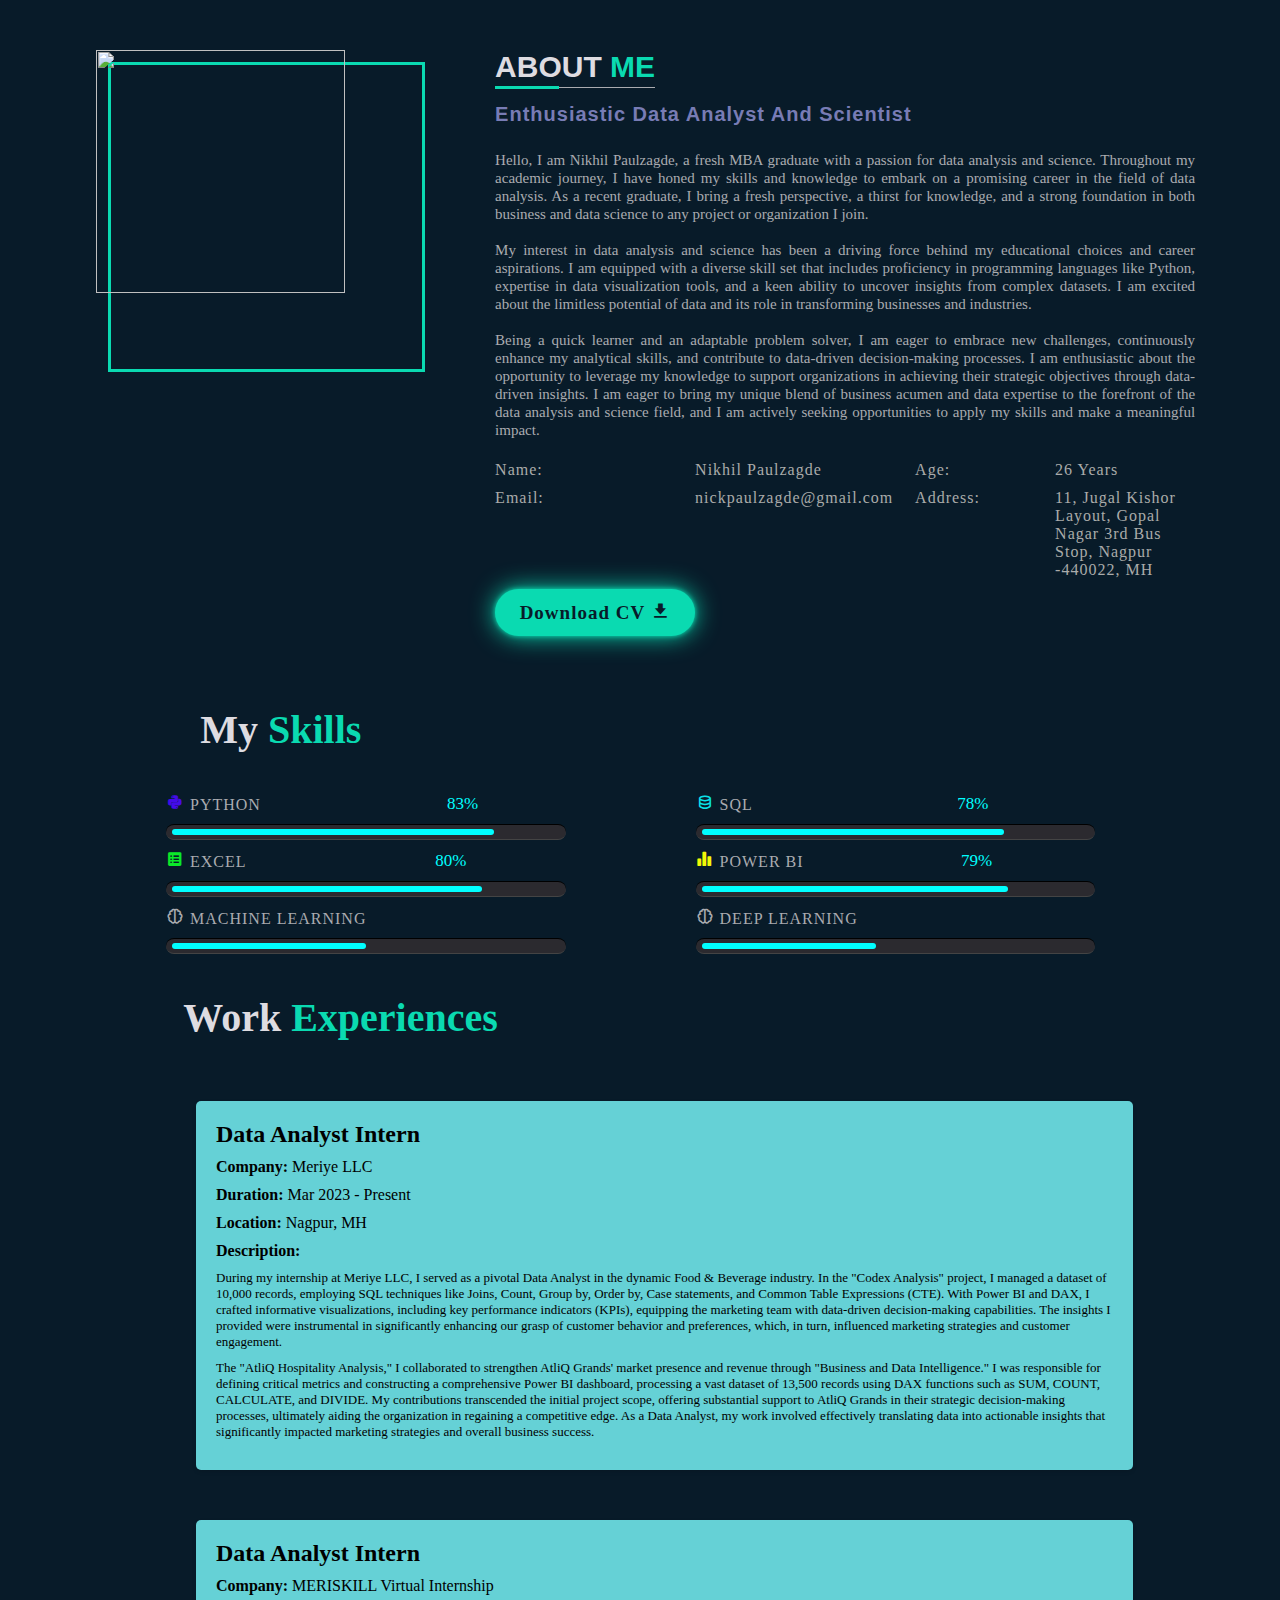
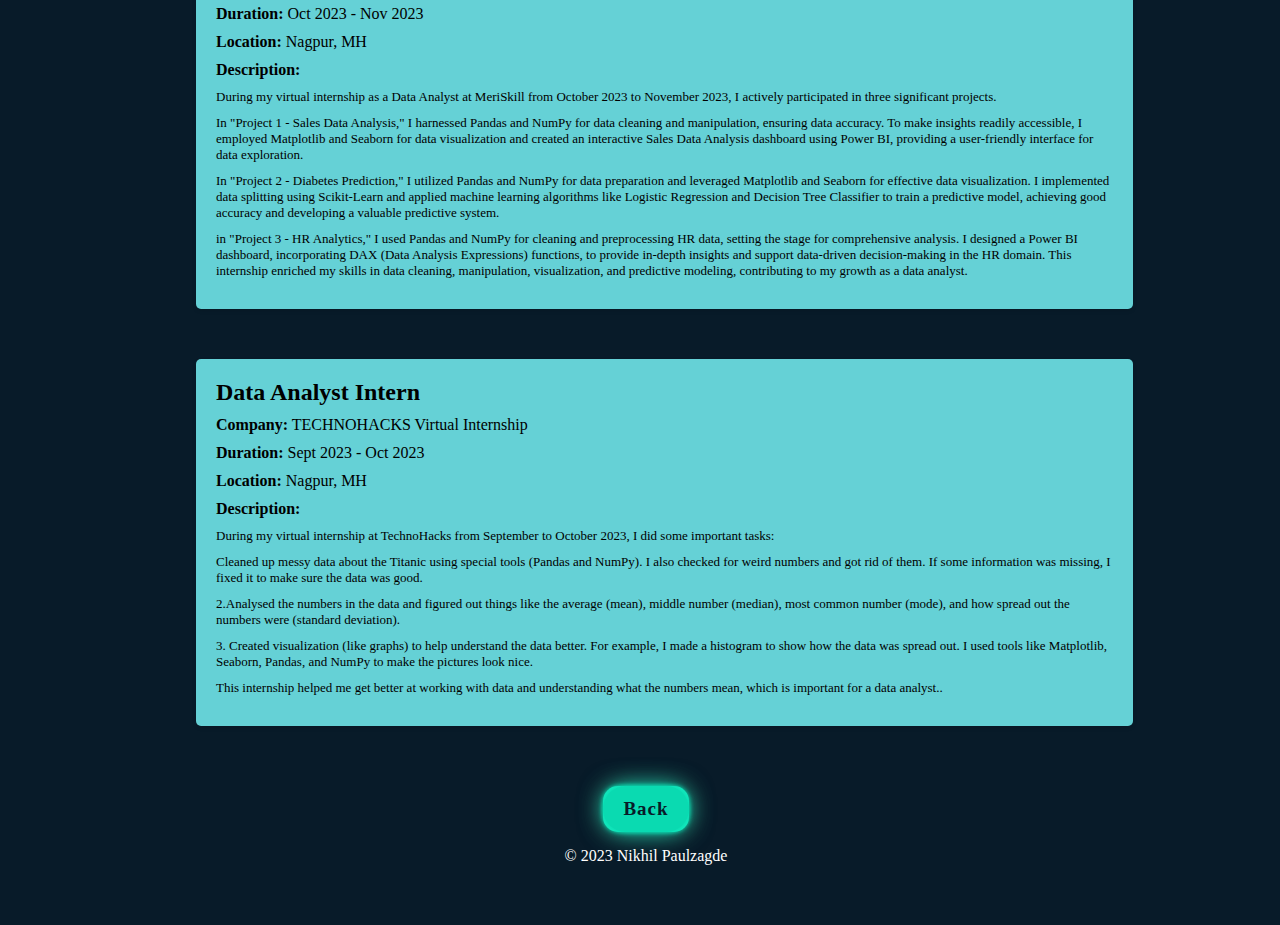
==== about.html @ de64b5f8 "Update about.html" ====
<!DOCTYPE html>
<html lang="en">

<head>
    <meta charset="UTF-8">
    <meta name="viewport" content="width=device-width, initial-scale=1.0">
    <link rel="stylesheet" type="text/css" href="asset/css/style.css">
    
    <link href='https://unpkg.com/boxicons@2.1.4/css/boxicons.min.css' rel='stylesheet'>
    <script src="https://unpkg.com/typed.js@2.0.16/dist/typed.umd.js"></script>
    <link rel="stylesheet" href="https://cdnjs.cloudflare.com/ajax/libs/font-awesome/6.1.1/css/font-awesome.min.css">
    <title>About</title>
</head>

<body>
    


    <div class="about_container">
        <div class="about_contents">

            <!-- Image Section Starts -->
            <section class="imageSection">
                <img src="asset/images/my_image.jpg" alt="">
            </section>
            <!-- Image Section Ends -->

            <!-- Info Section Starts -->
            <section class="infoSection">
                <h1>About <span>Me</span></h1>
                <h2> Enthusiastic Data Analyst and Scientist</h2>
                <p> Hello, I am Nikhil Paulzagde, a fresh MBA graduate with a passion for data analysis and science.
                    Throughout my academic journey, I have honed my skills and knowledge to embark on a promising career
                    in the field of data analysis. As a recent graduate, I bring a fresh perspective, a thirst for
                    knowledge, and a strong foundation in both business and data science to any project or organization
                    I join. </p>

                <p> My interest in data analysis and science has been a driving force behind my educational choices and
                    career aspirations. I am equipped with a diverse skill set that includes proficiency in programming
                    languages like Python, expertise in data visualization tools, and a keen ability to uncover insights
                    from complex datasets. I am excited about the limitless potential of data and its role in
                    transforming businesses and industries. <br> </p>

                <p>Being a quick learner and an adaptable problem solver, I am eager to embrace new challenges,
                    continuously enhance my analytical skills, and contribute to data-driven decision-making processes.
                    I am enthusiastic about the opportunity to leverage my knowledge to support organizations in
                    achieving their strategic objectives through data-driven insights.

                    I am eager to bring my unique blend of business acumen and data expertise to the forefront of the
                    data analysis and science field, and I am actively seeking opportunities to apply my skills and make
                    a meaningful impact.</p>

                <div class="personalInfo">
                    <div><span>Name:</span><span>Nikhil Paulzagde</span></div>
                    <div><span>Age:</span><span>26 Years</span></div>
                    <div><span>Email:</span><span>nickpaulzagde@gmail.com</span></div>
                    <div><span>Address:</span><span>11, Jugal Kishor Layout, Gopal Nagar 3rd Bus Stop, Nagpur -440022,
                            MH</span></div>

                    <div class="btn-group">


                        <a href="asset/cv.pdf" download class="btn-box"> Download CV
                            <i class="fa fa-download"></i><i class='bx bxs-download'></i>
                        </a>

                    </div>
                    <span class="home-imgHover"></span>
                </div>

            </section>
            

            <section class="skillSection">
                <h2 class="section-heading1">My <span>Skills</span>
                </h2>
                <br>
                <div class="skill">

                   <div class="subject"><i class='bx bxl-python' style='color:#440be8'></i> Python</div>
                    <div class="progress_bar">
                        <div class="progress_line" value="83%" style="max-width: 83%">
                        </div>
                    </div>
                </div>
                <div class="skill">
                    <div class="subject"><i class='bx bx-data' style='color:#0be1e8'></i> SQL</div>
                    <div class="progress_bar">
                        <div class="progress_line" value="78%" style="max-width: 78%">
                        </div>
                    </div>
                </div>
                <div class="skill">
                    <div class="subject"><i class='bx bxs-spreadsheet' style='color:#0be829'></i> Excel</div>
                    <div class="progress_bar">
                        <div class="progress_line" value="80%" style="max-width: 80%">
                        </div>
                    </div>
                </div>
                <div class="skill">
                    <div class="subject"><i class='bx bxs-bar-chart-alt-2' style='color:#f2f707'></i> Power Bi</div>
                    <div class="progress_bar">
                        <div class="progress_line" value="79%" style="max-width: 79%">
                        </div>
                    </div>
                </div>
                <div class="skill">
                    <div class="subject"><i class='bx bx-brain'></i> Machine Learning</div>
                    <div class="progress_bar">
                        <div class="progress_line" value="" style="max-width: 50%">
                        </div>
                    </div>
                </div>
                <div class="skill">
                    <div class="subject"> <i class='bx bx-brain'></i> Deep Learning</div>
                    <div class="progress_bar">
                        <div class="progress_line" value="" style="max-width: 45%">
                        </div>
                    </div>
                </div>





            </section>

            
                <h2 class="section-heading">Work <span>Experiences</span>
                </h2>
                <br>
                

            <section class="expsect" >
                
                    <div class="experience-container">
                        <div class="experience">
                            <h2>Data Analyst Intern</h2>
                            <p ><strong>Company:</strong> Meriye LLC</p>
                            <p><strong>Duration:</strong> Mar 2023 - Present</p>
                            <p><strong>Location:</strong> Nagpur, MH</p>
                            <p ><strong>Description:</strong> <p style="font-size:13px">During my internship at Meriye LLC, I served as a pivotal Data Analyst in the dynamic Food & Beverage industry. In the "Codex Analysis" project, I  managed a dataset of 10,000 records, employing SQL techniques like Joins, Count, Group by, Order by, Case statements, and Common Table Expressions (CTE). With Power BI and DAX, I crafted informative visualizations, including key performance indicators (KPIs), equipping the marketing team with data-driven decision-making capabilities. The insights I provided were instrumental in significantly enhancing our grasp of customer behavior and preferences, which, in turn, influenced marketing strategies and customer engagement.</p>

                                <p style="font-size:13px"> The "AtliQ Hospitality Analysis," I collaborated to strengthen AtliQ Grands' market presence and revenue through "Business and Data Intelligence." I was responsible for defining critical metrics and constructing a comprehensive Power BI dashboard, processing a vast dataset of 13,500 records using DAX functions such as SUM, COUNT, CALCULATE, and DIVIDE. My contributions transcended the initial project scope, offering substantial support to AtliQ Grands in their strategic decision-making processes, ultimately aiding the organization in regaining a competitive edge. As a Data Analyst, my work involved effectively translating data into actionable insights that significantly impacted marketing strategies and overall business success.</p>
                        </div>
                        <!-- Repeat the above code for each of your job experiences -->
                        <div class="experience">
                            <h2>Data Analyst Intern</h2>
                            <p><strong>Company:</strong> MERISKILL Virtual Internship</p>
                            <p><strong>Duration:</strong> Oct 2023 - Nov 2023</p>
                            <p><strong>Location:</strong> Nagpur, MH</p>
                            <p><strong>Description:</strong><p style="font-size:13px">During my virtual internship as a Data Analyst at MeriSkill from October 2023 to November 2023, I actively participated in three significant projects.</p>

                                <p style="font-size:13px">In "Project 1 - Sales Data Analysis," I harnessed Pandas and NumPy for data cleaning and manipulation, ensuring data accuracy. To make insights readily accessible, I employed Matplotlib and Seaborn for data visualization and created an interactive Sales Data Analysis dashboard using Power BI, providing a user-friendly interface for data exploration.</p>
                                
                               <p style="font-size:13px"> In "Project 2 - Diabetes Prediction," I utilized Pandas and NumPy for data preparation and leveraged Matplotlib and Seaborn for effective data visualization. I implemented data splitting using Scikit-Learn and applied machine learning algorithms like Logistic Regression and Decision Tree Classifier to train a predictive model, achieving good accuracy and developing a valuable predictive system.</p>
                                
                                <p style="font-size:13px"> in "Project 3 - HR Analytics," I used Pandas and NumPy for cleaning and preprocessing HR data, setting the stage for comprehensive analysis. I designed a Power BI dashboard, incorporating DAX (Data Analysis Expressions) functions, to provide in-depth insights and support data-driven decision-making in the HR domain. This internship enriched my skills in data cleaning, manipulation, visualization, and predictive modeling, contributing to my growth as a data analyst.</p>
                        </div>

                        <div class="experience">
                            <h2>Data Analyst Intern</h2>
                            <p><strong>Company:</strong> TECHNOHACKS Virtual Internship</p>
                            <p><strong>Duration:</strong> Sept 2023 - Oct 2023</p>
                            <p><strong>Location:</strong> Nagpur, MH</p>
                            <p><strong>Description:</strong> <p style="font-size:13px">During my virtual internship at TechnoHacks from September to October 2023, I did some important tasks:</p>

                                <p style="font-size:13px"> Cleaned up messy data about the Titanic using special tools (Pandas and NumPy). I also checked for weird numbers and got rid of them. If some information was missing, I fixed it to make sure the data was good.</p>
                                
                                <p style="font-size:13px">2.Analysed the numbers in the data and figured out things like the average (mean), middle number (median), most common number (mode), and how spread out the numbers were (standard deviation).</p>
                                                                
                                <p style="font-size:13px">3. Created visualization (like graphs) to help understand the data better. For example, I made a histogram to show how the data was spread out. I used tools like Matplotlib, Seaborn, Pandas, and NumPy to make the pictures look nice.</p>
                                
                                <p style="font-size:13px"> This internship helped me get better at working with data and understanding what the numbers mean, which is important for a data analyst..</p>
                        </div>
                        <!-- Repeat the above code for each of your job experiences -->
                       
                    </div>

            </section>


        </div>
        
       
        <footer>
            <div class="button">
                <a  href='index.html' class="btn-box" type="button">Back</a>
              </div>

            <p>&copy; 2023 Nikhil Paulzagde</p>
        </footer>
        
    </div>
    
    
</body>

</html>
---- asset/css/style.css ----
*{
    margin: 0;
    padding: 0;
    box-sizing: border-box;
}

body {
	min-height:100vh;
    width: 15%;
    display: flex;
    align-items: center;
    justify-content: center;
    background-color: #081b29;
}
.about_container{
    align-items:center;
    width: 10%;
    padding: 50px 8%;
    
    

}
.imageSection{
    grid-area: imageSect;
    
}
.infoSection{
    grid-area: infoSect;
    width: 700px;
}
.skillSection{
    grid-area: skillSect;
	padding-left:70px;
}

.about_container .about_contents{
    display: grid;
    grid-template-columns: 2fr 5fr;
    grid-gap :10px;
    grid-template-areas: 'imageSect infoSect'
                        'skillSect skillSect';

}
.about_contents .imageSection {
    position: relative;
    min-width: 300px;
    height: 380px;
}
.imageSection img {
    width: 80%;
    height: 80%;
    object-fit: cover;
    position: relative;
    z-index: 2;
}

.about_contents .imageSection::after{
    position: absolute;
    content: '';
    width: 80%;
    height: 80%;
    outline: 3px solid  rgb(10, 218, 177);
    top: 15px;
    left: 15px;
    z-index: 1;
}
.infoSection h1{
    color: #dedce1;
    font-size: 30px;
    font-family:  Helvetica;
    text-transform: uppercase;
    display: inline-block;
    margin-bottom: 5px;
    position: relative;
}

.infoSection span{
    color: rgb(10, 218, 177);
}

.infoSection h1::before {
    content: '';
    position: absolute;
    width: 100%;
    height: 1px;
    top: 110%;
    left: 0;
    background-color: #aaabb0;

}

.infoSection h1::after{
    content: '';
    position: absolute;
    width: 40%;
    height: 3px;
    top: calc(110% - 1px);
    left: 0px;
    background-color: rgb(10, 218, 177);
}
.infoSection h2{
    font-family:  Helvetica;
    font-size: 20px;
    font-weight: 600;
    color: #787cb5;
    padding: 14px 0px 15px;
    text-transform: capitalize;
    letter-spacing: 1px;

}
.infoSection p{
    color: #aaabb0;
    font-size: 15px;
    line-height: 1.2;
    text-align: justify;
    padding-bottom: 8px;
}
.personalInfo{
    display: grid;
    grid-template-columns: 1fr 1fr;
    grid-gap: 10px 20px ;
    margin-top: 14px;
    padding-bottom: 10px;
   
}

.personalInfo div {
    display: grid;
    grid-template-columns: 1fr 1fr;
}
.personalInfo div span{
    color: #aaabaa;
    letter-spacing: 1px ;
    /* margin-right: 6px; */
}
.btn-group {
    /* margin: 30px ; */
    margin-bottom: 50px;
	width:400px;
}

.btn.active {
    border-color: rgb(10, 218, 177);
}

.btn-box {
    display: inline-block;
    padding: 12px 20px ;
    background: rgb(10, 218, 177);
    border-radius: 40px;
    font-size: 19px;
    color: #081b29;
    letter-spacing: 1px;
    text-decoration:  none;
    font-weight: 600;
    text-align: center;

    
    box-shadow: 0 0 5px rgb(10, 218, 177),
        0 0 25px rgb(10, 218, 177);

}

.btn-box:hover {
    box-shadow: 0 0 5px rgb(10, 218, 177),
        0 0 25px rgb(10, 218, 177), 0 0 50px rgb(10, 218, 177),
        0 0 100px rgb(10, 218, 177), 0 0 200px rgb(10, 218, 177);
} 

.skillSection{
    display: grid;
    grid-template-columns: 1fr 1fr;
    grid-gap: 10px 30px;
    width:auto;
}

.skillSection .subject{
    font-size: 16px;
    font-weight: thin;
    color: #aaabb0;
    padding-bottom: 10px;
    text-transform: uppercase;
    letter-spacing: 1px;
    font-family: 'Times New Roman' ;
    
}

.skillSection .subject i{
    font-size: 18px;
}
.section-heading {
    text-align: center;
    font-size: 40px;
    width: 100%;
    margin-left: 50px;
    color:#dedce1 ;
	margin-bottom:50px;
	margin-top:30px;
}
.section-heading span{
    color: rgb(10, 218, 177);
}

.section-heading1 {
    text-align: center;
    font-size: 40px;
    width: 100%;
    color:#dedce1 ;
    margin-bottom: 30px;

}

.skillSection h2{
	padding-right:270px;
}
.section-heading1 span{
    color: rgb(10, 218, 177);
}

.progress_bar{
    width: 80%;
    height: 16px;
    background-color: #2b2a2f;
    padding: 4px 6px;
    border-top: 1px solid #000;
    border-bottom: 1px solid #444;
    border-radius: 15px;
}

.progress_line {
    position: relative;
    width: 100%;
    height: 100%;
    background-color:  aqua;
    box-shadow: -1px -1px 2px #2222
                1px 1px 2px #111111;
    border-radius: 15px
}

.progress_line::after{
    position: absolute ;
    text-align: end;
    content: attr(value);
    top: -35px;
    right: 0px;
    transform: translateX(-50%);
    color: aqua;
    font-size: 17px;
}





.experience-container {
    align-items: center;
    align-content: center;
    display: flex;
    flex-direction: column;
    width: 300%; 
	height:auto;
    padding-left: 100px;
    padding-right: 130px; 
    margin-top: 0;
	
    
}

.experience {
    background-color: #fff;
    padding:  20px 20px;
    border-radius: 5px;
    margin-bottom: 50px;
    box-shadow: 0 2px 4px rgba(0, 0, 0, 0.1);
    transition: transform 0.3s ease-in-out;
    height: 20%; /* Adjust the height as needed */
    width: 100%;
    border-color: rgb(101, 209, 214);
    background: rgb(101, 209, 214);

}
.experience:hover {
    transform: scale(1.1);
}
@keyframes fadeIn {
    0% {
        opacity: 0;
        transform: translateY(20px);
    }
    100% {
        opacity: 1;
        transform: translateY(0);
    }
}
h2 {
    font-size: 24px;
}
p {
    margin: 10px 0;
}
strong {
    font-weight: bold;
}
footer {
    color: #fff;
    text-align: center;
    padding: 10px;
	width:300px;
	margin-left:400px;
	padding-bottom:0;
}
/* Basic button styles */
.button {
    display: inline-block;
        /* padding: 5px 5px; */
        background: rgb(25, 238, 195);
        border-radius: 15px;
        font-size: 14px;
        color: #081b29;
        letter-spacing: 2px;
        text-decoration: none;
        font-weight: 600;
        box-shadow: 0 0 5px rgb(10, 218, 177),
            0 0 25px rgb(64, 69, 68);
        margin-bottom: 5px;
        border-color: #57eea7;
  }
  
  /* Button hover effect */
  button:hover {
    background-color: #0077b6; /* New background color on hover */
  }
  
  /* Button active (when clicked) effect */
  button:active {
    background-color: #005a8a; /* New background color when clicked */
  }
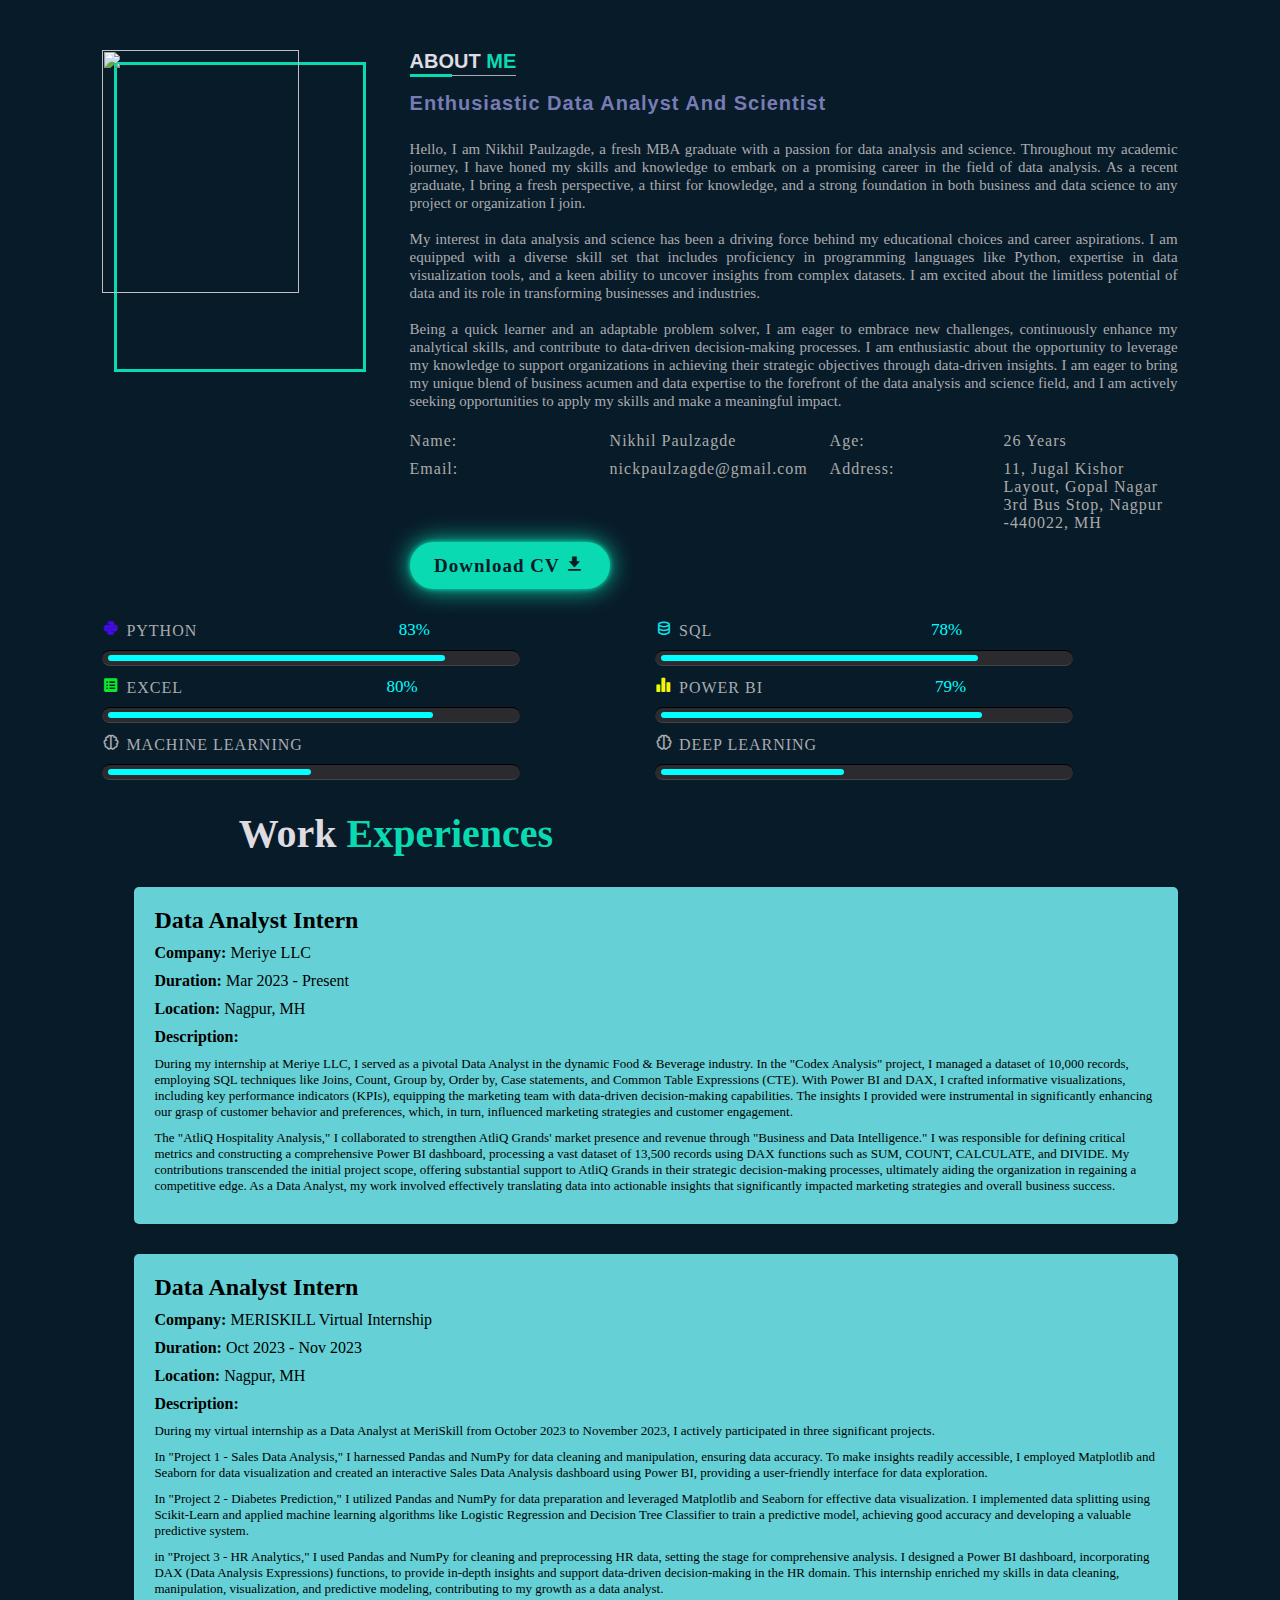
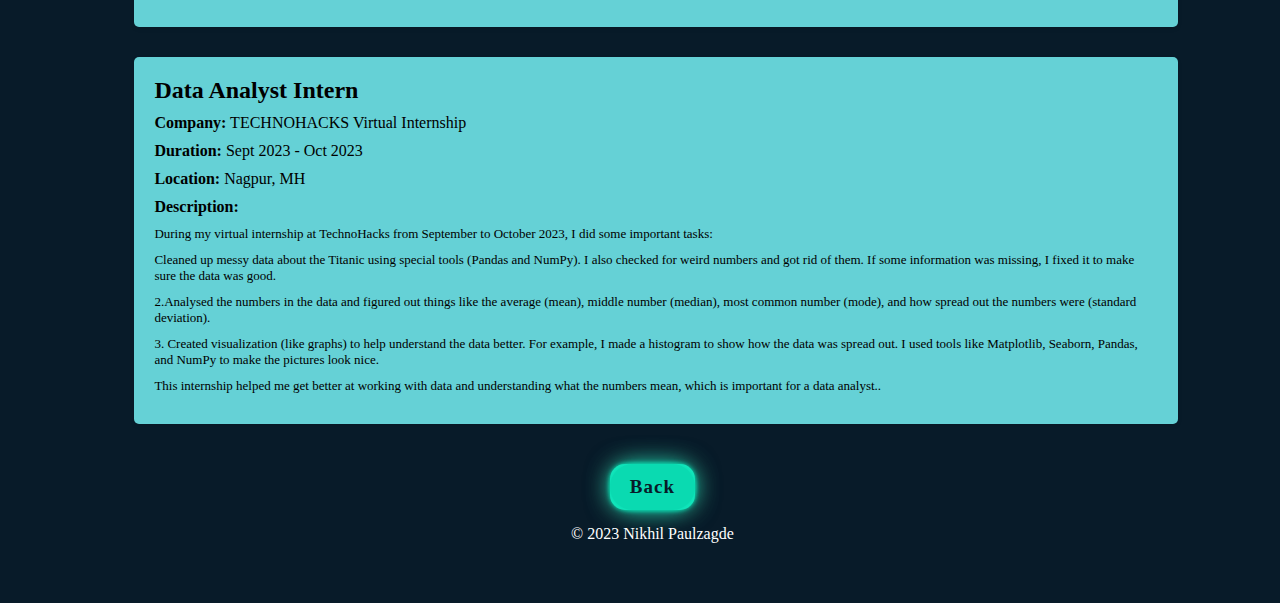
==== commit 4bdf44c5: "Update about.html" ====
--- a/about.html
+++ b/about.html
@@ -16,8 +16,8 @@
     
 
 
-    <div class="about_container">
-        <div class="about_contents">
+<div class="about_container">
+    <div class="about_contents">
 
             <!-- Image Section Starts -->
             <section class="imageSection">
@@ -57,24 +57,22 @@
                     <div><span>Address:</span><span>11, Jugal Kishor Layout, Gopal Nagar 3rd Bus Stop, Nagpur -440022,
                             MH</span></div>
 
-                    <div class="btn-group">
+                <div class="btn-group">
 
 
-                        <a href="asset/cv.pdf" download class="btn-box"> Download CV
+                     <a href="asset/resume.pdf" download class="btn-box"> Download CV
                             <i class="fa fa-download"></i><i class='bx bxs-download'></i>
-                        </a>
+                    </a>
 
-                    </div>
+                </div>
                     <span class="home-imgHover"></span>
-                </div>
+            </div>
 
             </section>
             
 
             <section class="skillSection">
-                <h2 class="section-heading1">My <span>Skills</span>
-                </h2>
-                <br>
+                
                 <div class="skill">
 
                    <div class="subject"><i class='bx bxl-python' style='color:#440be8'></i> Python</div>
@@ -126,14 +124,15 @@
             </section>
 
             
-                <h2 class="section-heading">Work <span>Experiences</span>
-                </h2>
-                <br>
+                
                 
 
             <section class="expsect" >
                 
                     <div class="experience-container">
+					<h2 class="section-heading">Work <span>Experiences</span>
+                </h2>
+                
                         <div class="experience">
                             <h2>Data Analyst Intern</h2>
                             <p ><strong>Company:</strong> Meriye LLC</p>
--- a/asset/css/style.css
+++ b/asset/css/style.css
@@ -6,7 +6,7 @@
 
 body {
 	min-height:100vh;
-    width: 15%;
+    width: 100%;
     display: flex;
     align-items: center;
     justify-content: center;
@@ -14,7 +14,7 @@
 }
 .about_container{
     align-items:center;
-    width: 10%;
+    width: 100%;
     padding: 50px 8%;
     
     
@@ -22,21 +22,27 @@
 }
 .imageSection{
     grid-area: imageSect;
+	
+	
     
 }
 .infoSection{
     grid-area: infoSect;
-    width: 700px;
+	
+    
 }
 .skillSection{
     grid-area: skillSect;
-	padding-left:70px;
-}
+	
+
+	
+}
+
 
 .about_container .about_contents{
     display: grid;
     grid-template-columns: 2fr 5fr;
-    grid-gap :10px;
+    grid-gap :0	px;
     grid-template-areas: 'imageSect infoSect'
                         'skillSect skillSect';
 
@@ -66,7 +72,7 @@
 }
 .infoSection h1{
     color: #dedce1;
-    font-size: 30px;
+    font-size: 20px;
     font-family:  Helvetica;
     text-transform: uppercase;
     display: inline-block;
@@ -135,7 +141,7 @@
 }
 .btn-group {
     /* margin: 30px ; */
-    margin-bottom: 50px;
+    margin-bottom: 20px;
 	width:400px;
 }
 
@@ -171,7 +177,6 @@
     display: grid;
     grid-template-columns: 1fr 1fr;
     grid-gap: 10px 30px;
-    width:auto;
 }
 
 .skillSection .subject{
@@ -189,12 +194,11 @@
     font-size: 18px;
 }
 .section-heading {
-    text-align: center;
+    text-align: left;
     font-size: 40px;
-    width: 100%;
-    margin-left: 50px;
+    width: 80%;
     color:#dedce1 ;
-	margin-bottom:50px;
+	margin-bottom:30px;
 	margin-top:30px;
 }
 .section-heading span{
@@ -257,10 +261,10 @@
     align-content: center;
     display: flex;
     flex-direction: column;
-    width: 300%; 
+    width: 350%; 
 	height:auto;
-    padding-left: 100px;
-    padding-right: 130px; 
+    padding-left:2rem;
+   
     margin-top: 0;
 	
     
@@ -270,7 +274,7 @@
     background-color: #fff;
     padding:  20px 20px;
     border-radius: 5px;
-    margin-bottom: 50px;
+    margin-bottom: 30px;
     box-shadow: 0 2px 4px rgba(0, 0, 0, 0.1);
     transition: transform 0.3s ease-in-out;
     height: 20%; /* Adjust the height as needed */
@@ -335,4 +339,80 @@
   button:active {
     background-color: #005a8a; /* New background color when clicked */
   }
-  +
+/* Your existing CSS code */
+
+/* Media query for screens with a maximum width of 768px (typical for mobile devices) */
+@media (max-width: 768px) {
+    body {
+        padding: 20px;
+		margin-right:1000px;
+		max-width:500px;
+		width:10%;
+		
+    }
+	.expsect {
+	grid-area:expsect;
+
+	}
+
+    .about_container .about_contents {
+        padding: 20px;
+		grid-template-areas:'imageSect''skillSect''skillSect''infoSect' 'expsect' ;
+		min-width:auto;
+		max-width:400px;	
+    }
+
+    
+
+    .imageSection {
+		position:relative;
+        width: 80%;
+		height:100%;
+        min-width: 300px;
+		max-width:auto;
+		margin-left:60px;
+
+			
+			
+		
+    }
+
+    .infoSection {
+        width: 100%;
+		min-width:auto;
+		max-width:auto;
+		margin-left:60px;
+		padding-right:2rem;
+    }
+
+    .skillSection {
+        width: 100%;
+		margin-left:60px;
+		margin-bottom:20px;
+
+    }
+	.expsect{
+		padding-right:575px;
+		margin-right:30px;
+
+	}
+	
+	.expsect .experience{
+	
+		min-width:200px;
+		max-width:800px;
+		
+	}
+	footer {
+		margin-right:60px;
+	}
+    /* Update other styles as needed for smaller screens */
+}
+
+/* Media query for screens with a maximum width of 1024px (for tablets) */
+@media (max-width: 1024px) {
+    /* Update styles for tablets */
+}
+
+/* Additional media queries for larger screens if necessary */
